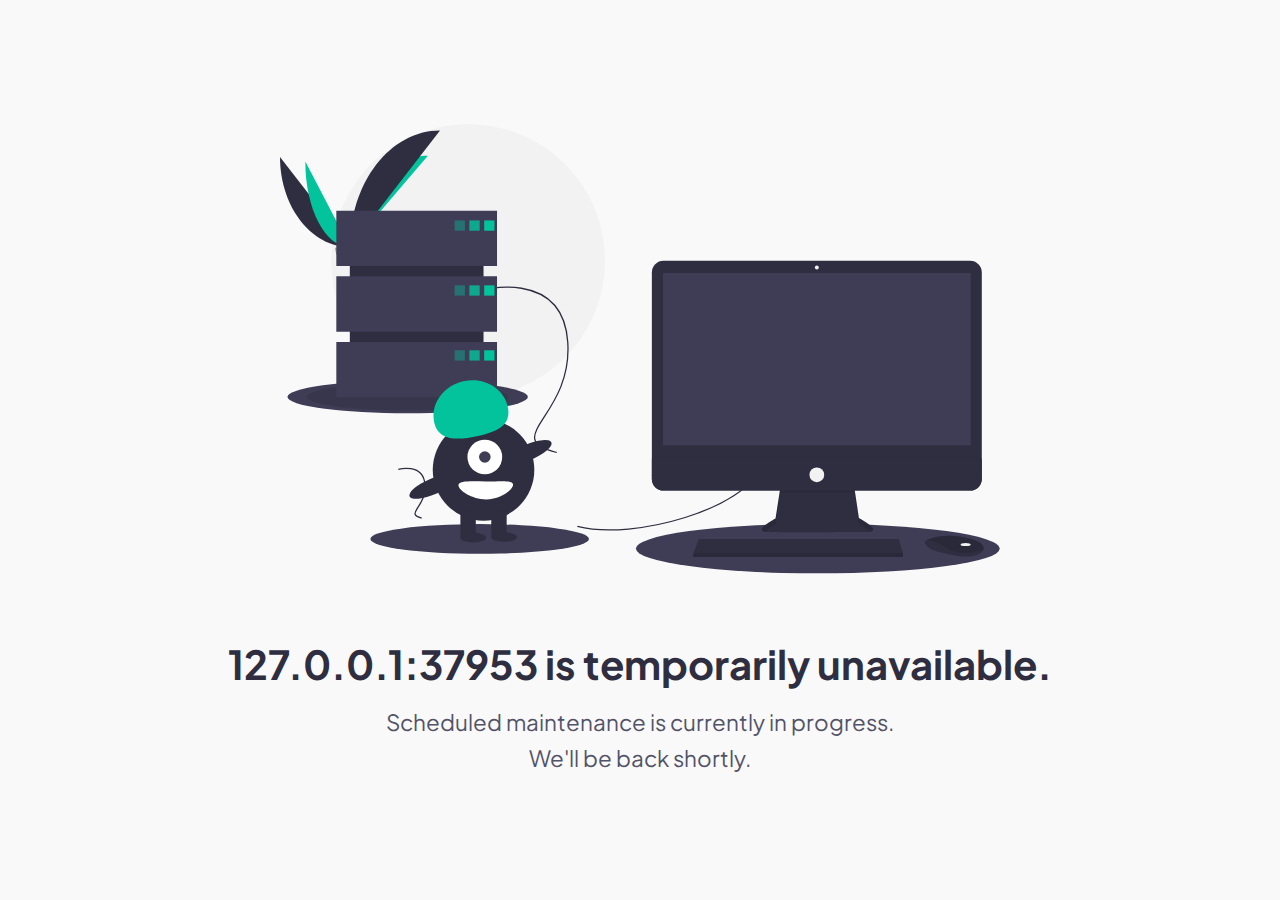
==== unavailable-page.html @ 65c7fe17 "add: Sidebar" ====
<!DOCTYPE HTML>
<html lang="en">

<head>
    <meta charset="UTF-8">
    <title>This website is temporarily unavailable</title>
    <meta name="description" content="This website is temporarily unavailable">
    <meta http-equiv="X-UA-Compatible" content="IE=edge">
    <meta name="viewport" content="width=device-width, initial-scale=1">
    <!-- Embeded Font -->
    <link rel="preconnect" href="https://fonts.googleapis.com">
    <link rel="preconnect" href="https://fonts.gstatic.com" crossorigin>
    <link href="https://fonts.googleapis.com/css2?family=Plus+Jakarta+Sans:ital,wght@0,200..800;1,200..800&display=swap"
        rel="stylesheet">
    <style>
        * {
            margin: 0;
            padding: 0;
            box-sizing: border-box;
        }

        body {
            font-family: "Plus Jakarta Sans", sans-serif;
            -webkit-font-smoothing: antialiased;
            -moz-osx-font-smoothing: grayscale;
            background-color: #f9f9f9;
            color: #535368;
            display: flex;
            align-items: center;
            justify-content: center;
            height: 100vh;
            flex-direction: column;
            text-align: center;
        }

        .artwork {
            height: auto;
            max-height: 50vh;
            max-width: 80vw;
            margin-bottom: 4rem;
        }

        h1 {
            font-size: 2.5rem;
            font-weight: 700;
            margin-bottom: 1rem;
            color: #2f2e41;
        }

        p {
            line-height: 1.6;
            font-size: 1.4rem;
        }

        @media only screen and (max-width: 500px) {
            html {
                font-size: 75%;
            }
        }

        @media (prefers-color-scheme: dark) {
            body {
                background-color: #535368;
                color: #cddcdd;
            }

            h1 {
                color: #f9f9f9;
            }
        }
    </style>
</head>

<body>
    <svg class="artwork" xmlns="http://www.w3.org/2000/svg" viewBox="0 0 1120 700" width="1120" height="700">
        <circle cx="292.61" cy="213" r="213" fill="#f2f2f2" />
        <path fill="#2f2e41" d="M0 51.14c0 77.5 48.62 140.21 108.7 140.21" />
        <path fill="#03c39d"
            d="M108.7 191.35c0-78.37 54.26-141.78 121.3-141.78M39.38 58.17c0 73.61 31 133.18 69.32 133.18" />
        <path fill="#2f2e41" d="M108.7 191.35c0-100.14 62.71-181.17 140.2-181.17" />
        <path fill="#a8a8a8"
            d="M85.83 192.34s15.42-.48 20.06-3.78 23.72-7.26 24.87-1.96 23.17 26.4 5.76 26.53-40.44-2.7-45.07-5.53-5.62-15.26-5.62-15.26z" />
        <path
            d="M136.83 211.28c-17.4.15-40.44-2.7-45.07-5.53-3.53-2.15-4.94-9.87-5.41-13.43l-.52.02s.98 12.43 5.62 15.26 27.67 5.67 45.07 5.53c5.03-.04 6.76-1.83 6.67-4.47-.7 1.6-2.62 2.6-6.36 2.62z"
            opacity=".2" />
        <ellipse cx="198.61" cy="424.5" fill="#3f3d56" rx="187" ry="25.44" />
        <ellipse cx="198.61" cy="424.5" opacity=".1" rx="157" ry="21.36" />
        <ellipse cx="836.61" cy="660.5" fill="#3f3d56" rx="283" ry="38.5" />
        <ellipse cx="310.61" cy="645.5" fill="#3f3d56" rx="170" ry="23.13" />
        <path fill="none" stroke="#2f2e41" stroke-miterlimit="10" stroke-width="2"
            d="M462.6 626c90 23 263-30 282-90M309.6 259s130-36 138 80-107 149-17 172M184.01 537.28s39.07-10.82 41.48 24.05-32.16 44.78-5.11 51.7" />
        <path fill="#2f2e41"
            d="M778.7 563.24l-7.87 50.3s-38.78 20.6-11.52 21.2 155.74 0 155.74 0 24.84 0-14.55-21.81l-7.87-52.72z" />
        <path
            d="M753.83 634.2c6.2-5.51 17-11.25 17-11.25l7.87-50.3 113.93.1 7.87 49.59c9.19 5.09 14.88 8.99 18.2 11.98 5.07-1.16 10.6-5.45-18.2-21.4l-7.87-52.71-113.93 3.03-7.87 50.3s-32.6 17.31-17 20.66z"
            opacity=".1" />
        <rect width="513.25" height="357.52" x="578.43" y="212.69" fill="#2f2e41" rx="18.05" />
        <path fill="#3f3d56" d="M595.7 231.78h478.71v267.84H595.7z" />
        <circle cx="835.06" cy="223.29" r="3.03" fill="#f2f2f2" />
        <path fill="#2f2e41"
            d="M1091.69 520.82v31.34a18.04 18.04 0 01-18.05 18.05H596.48a18.04 18.04 0 01-18.05-18.05v-31.34zM968.98 667.47v6.06H642.97v-4.85l.45-1.21 8.03-21.82h310.86l6.67 21.82zM1094.44 661.53c-.6 2.54-2.84 5.22-7.9 7.75-18.18 9.1-55.15-2.42-55.15-2.42s-28.48-4.85-28.48-17.57a22.72 22.72 0 012.5-1.49c7.64-4.04 32.98-14.02 77.92.42a18.74 18.74 0 018.54 5.6c1.82 2.13 3.25 4.84 2.57 7.71z" />
        <path
            d="M1094.44 661.53c-22.25 8.53-42.09 9.17-62.44-4.97-10.27-7.13-19.6-8.9-26.6-8.76 7.65-4.04 33-14.02 77.93.42a18.74 18.74 0 018.54 5.6c1.82 2.13 3.25 4.84 2.57 7.71z"
            opacity=".1" />
        <ellipse cx="1066.54" cy="654.13" fill="#f2f2f2" rx="7.88" ry="2.42" />
        <circle cx="835.06" cy="545.67" r="11.51" fill="#f2f2f2" />
        <path d="M968.98 667.47v6.06H642.97v-4.85l.45-1.21h325.56z" opacity=".1" />
        <path fill="#2f2e41" d="M108.61 159h208v242h-208z" />
        <path fill="#3f3d56" d="M87.61 135h250v86h-250zM87.61 237h250v86h-250zM87.61 339h250v86h-250z" />
        <path fill="#03c39d" d="M271.61 150h16v16h-16z" opacity=".4" />
        <path fill="#03c39d" d="M294.61 150h16v16h-16z" opacity=".8" />
        <path fill="#03c39d" d="M317.61 150h16v16h-16z" />
        <path fill="#03c39d" d="M271.61 251h16v16h-16z" opacity=".4" />
        <path fill="#03c39d" d="M294.61 251h16v16h-16z" opacity=".8" />
        <path fill="#03c39d" d="M317.61 251h16v16h-16z" />
        <path fill="#03c39d" d="M271.61 352h16v16h-16z" opacity=".4" />
        <path fill="#03c39d" d="M294.61 352h16v16h-16z" opacity=".8" />
        <path fill="#03c39d" d="M317.61 352h16v16h-16z" />
        <circle cx="316.61" cy="538" r="79" fill="#2f2e41" />
        <path fill="#2f2e41" d="M280.61 600h24v43h-24zM328.61 600h24v43h-24z" />
        <ellipse cx="300.61" cy="643.5" fill="#2f2e41" rx="20" ry="7.5" />
        <ellipse cx="348.61" cy="642.5" fill="#2f2e41" rx="20" ry="7.5" />
        <circle cx="318.61" cy="518" r="27" fill="#fff" />
        <circle cx="318.61" cy="518" r="9" fill="#3f3d56" />
        <path fill="#03c39d"
            d="M239.98 464.53c-6.38-28.57 14-57.43 45.54-64.47s62.27 10.4 68.64 38.98-14.51 39.1-46.05 46.14-61.75 7.92-68.13-20.65z" />
        <ellipse cx="417.22" cy="611.34" fill="#2f2e41" rx="39.5" ry="12.4" transform="rotate(-23.17 156.4 637.65)" />
        <ellipse cx="269.22" cy="664.34" fill="#2f2e41" rx="39.5" ry="12.4" transform="rotate(-23.17 8.4 690.65)" />
        <path fill="#fff" d="M362.6 561c0 7.73-19.9 23-42 23s-43-14.27-43-22 20.92-6 43-6 42-2.73 42 5z" />
    </svg>
    <h1 id="title">This website is temporarily unavailable.</h1>
    <p>Scheduled maintenance is currently in progress.</p>
    <p>We'll be back shortly.</p>

    <script>
        const message = location.host.replace('www.', '') + " is temporarily unavailable";
        document.title = message;
        document.querySelector('meta[name="description"]').setAttribute("content", message);
        document.querySelector('#title').textContent = message + ".";
    </script>
</body>

</html>
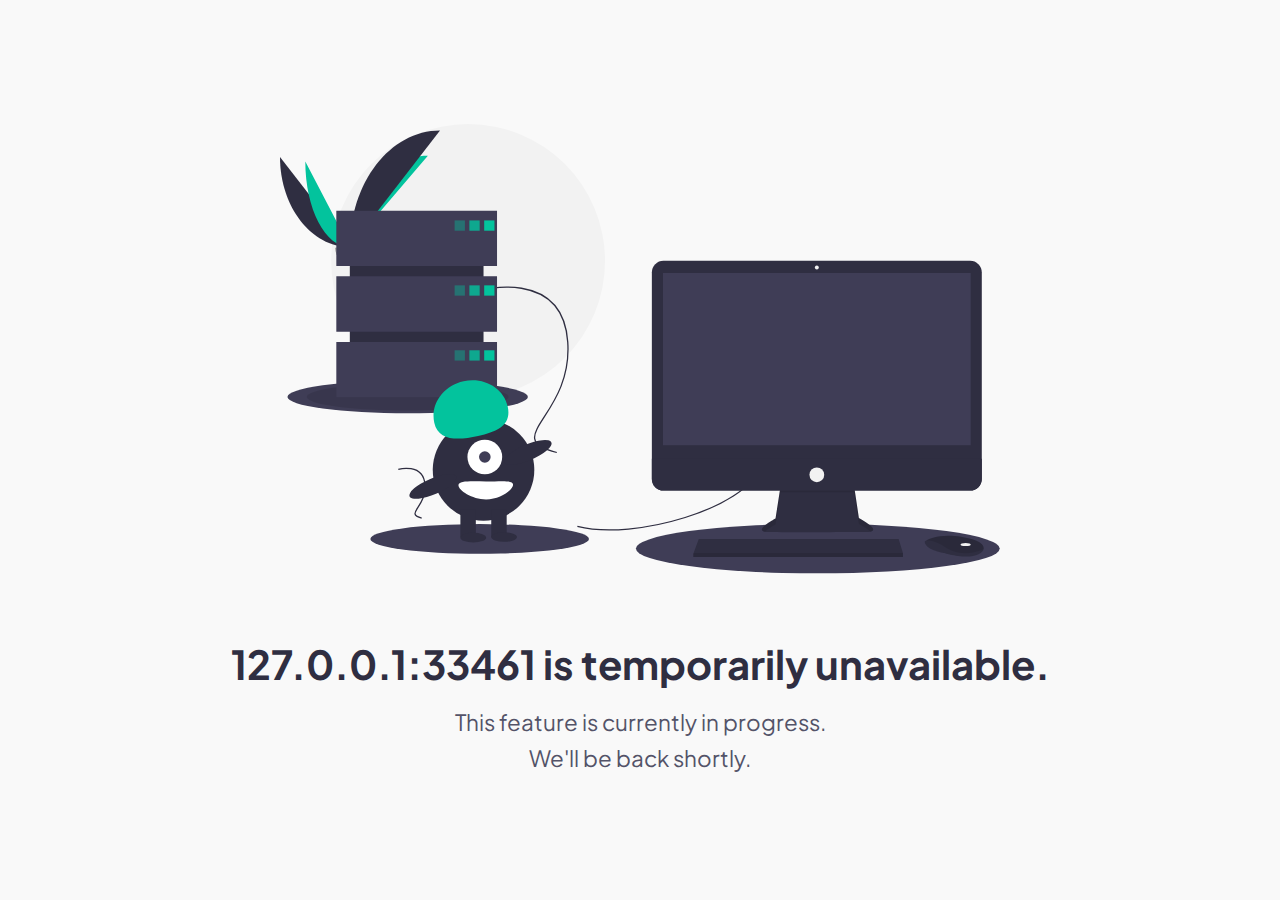
==== commit 00a55c0a: "add: Header Overview" ====
--- a/unavailable-page.html
+++ b/unavailable-page.html
@@ -129,7 +129,7 @@
         <path fill="#fff" d="M362.6 561c0 7.73-19.9 23-42 23s-43-14.27-43-22 20.92-6 43-6 42-2.73 42 5z" />
     </svg>
     <h1 id="title">This website is temporarily unavailable.</h1>
-    <p>Scheduled maintenance is currently in progress.</p>
+    <p>This feature is currently in progress.</p>
     <p>We'll be back shortly.</p>
 
     <script>
